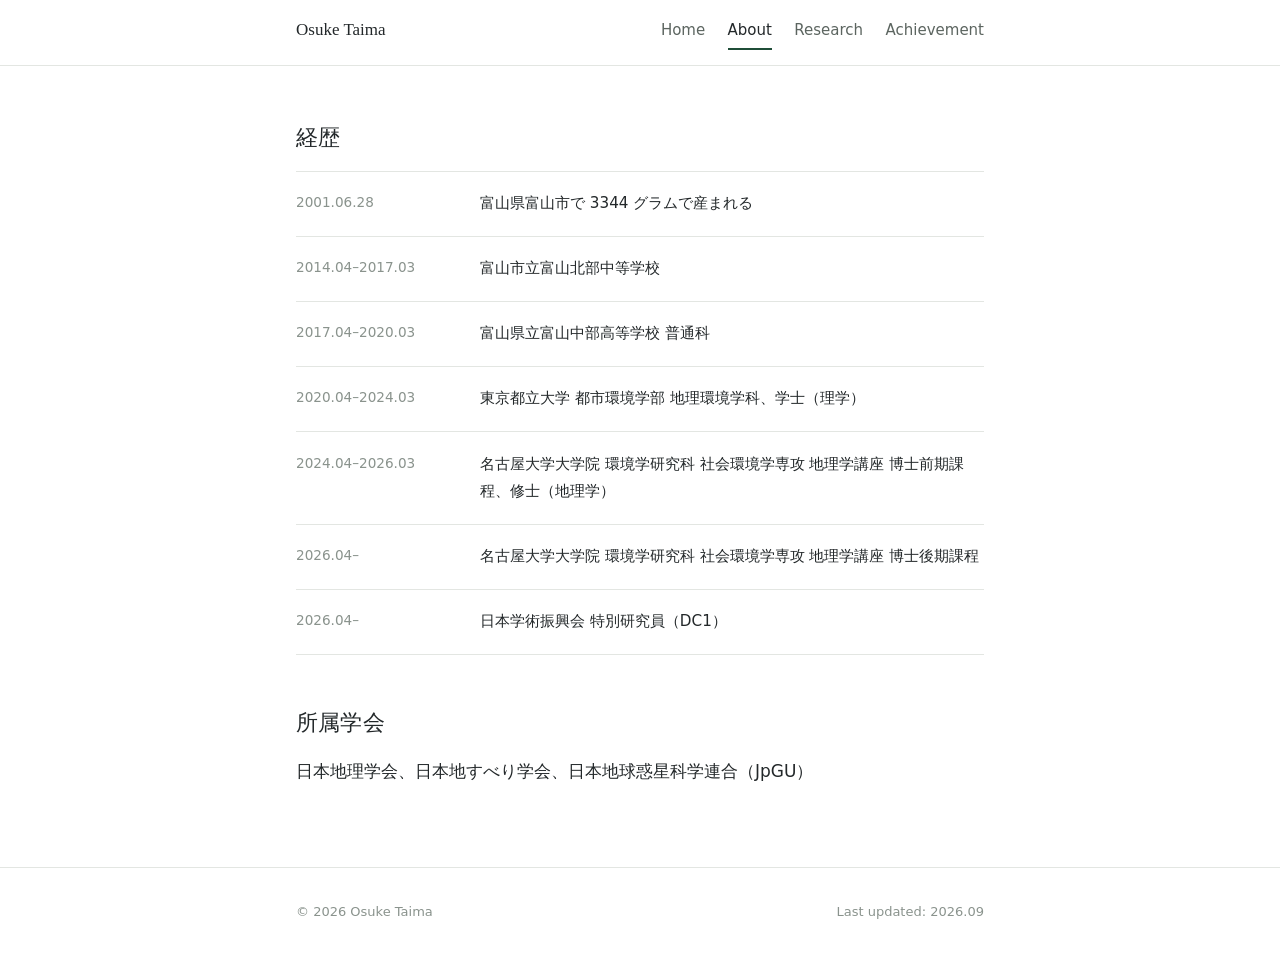
==== about.html @ b874a57a "Update about.html" ====
<!DOCTYPE html>
<html lang="ja">
<head>
<meta charset="UTF-8">
<meta name="viewport" content="width=device-width, initial-scale=1.0">

<title>About | 當麻央介</title>
<meta name="description" content="當麻央介の経歴と所属学会。東京都立大学 地理環境学科を経て、名古屋大学大学院環境学研究科 博士後期課程、日本学術振興会 特別研究員（DC1）。">

<meta property="og:type" content="website">
<meta property="og:title" content="About | 當麻央介">
<meta property="og:description" content="當麻央介の経歴と所属学会。">
<meta property="og:url" content="https://timetime0628.github.io/about.html">

<link rel="preconnect" href="https://fonts.googleapis.com">
<link rel="preconnect" href="https://fonts.gstatic.com" crossorigin>
<link href="<link href="https://fonts.googleapis.com/css2?family=Playfair+Display:wght@500;600&family=Noto+Serif+JP:wght@500&family=Source+Sans+3:wght@400;600&family=Noto+Sans+JP:wght@400;500&display=swap" rel="stylesheet">
<link rel="stylesheet" href="style.css">
</head>

<body>
<a class="skip-link" href="#main">本文へスキップ</a>

<header class="site-header">
  <div class="wrap">
    <a class="brand" href="index.html">Osuke Taima</a>
    <nav class="site-nav" aria-label="メインナビゲーション">
      <a href="index.html">Home</a>
      <a href="about.html" aria-current="page">About</a>
      <a href="research.html">Research</a>
      <a href="achievement.html">Achievement</a>
    </nav>
  </div>
</header>

<main id="main">
  <div class="wrap">

    <section>
      <h2>経歴</h2>
      <div class="ledger ledger--span">

        <div class="ledger-row">
          <div class="ledger-date">2001.06.28</div>
          <div class="ledger-body">富山県富山市で 3344 グラムで産まれる</div>
        </div>

        <div class="ledger-row">
          <div class="ledger-date">2014.04–2017.03</div>
          <div class="ledger-body">富山市立富山北部中等学校</div>
        </div>
        
        <div class="ledger-row">
          <div class="ledger-date">2017.04–2020.03</div>
          <div class="ledger-body">富山県立富山中部高等学校 普通科</div>
        </div>

        <div class="ledger-row">
          <div class="ledger-date">2020.04–2024.03</div>
          <div class="ledger-body">
            東京都立大学 都市環境学部 地理環境学科、学士（理学）
          </div>
        </div>

        <div class="ledger-row">
          <div class="ledger-date">2024.04–2026.03</div>
          <div class="ledger-body">
            名古屋大学大学院 環境学研究科 社会環境学専攻 地理学講座 博士前期課程、修士（地理学）
          </div>
        </div>

        <div class="ledger-row">
          <div class="ledger-date">2026.04–</div>
          <div class="ledger-body">
            名古屋大学大学院 環境学研究科 社会環境学専攻 地理学講座 博士後期課程
          </div>
        </div>

        <div class="ledger-row">
          <div class="ledger-date">2026.04–</div>
          <div class="ledger-body">
            日本学術振興会 特別研究員（DC1）
          </div>
        </div>

      </div>
    </section>

    <section>
      <h2>所属学会</h2>
      <p>日本地理学会、日本地すべり学会、日本地球惑星科学連合（JpGU）</p>
    </section>

  </div>
</main>

<footer class="site-footer">
  <div class="wrap">
    <span>© 2026 Osuke Taima</span>
    <span>Last updated: 2026.09</span>
  </div>
</footer>

</body>
</html>
---- style.css ----
/* =========================================================
   Osuke Taima — site styles
   Bootstrap は不要です。<link> を外してこのファイルだけ読んでください。
   ========================================================= */

/* ---------- 1. トークン ---------- */
:root {
  /* 欧文が先、和文が後。1行に英日が混ざっても字ごとに正しい書体が当たります */
  --font-display: 'Playfair Display', 'Noto Serif JP', Georgia, serif;
  --font-body: 'Source Sans 3', 'Noto Sans JP', system-ui, sans-serif;

  --bg: #ffffff;
  --bg-soft: #f6f7f5;
  --ink: #23282a;   /* 本文 */
  --ink-2: #5c6560; /* 補足・所属など */
  --ink-3: #8a938d; /* 日付・メタ */
  --rule: #e3e6e2;
  --rule-strong: #c8cec9;

  /* アクセント1色。ここを差し替えれば全体の印象が変わります */
  --accent: #1f4d38;       /* 深緑 */
  --accent-soft: #eef3ef;

  --measure: 46rem;  /* 本文カラムの幅 */
  --gutter: 1.5rem;
}

@media (prefers-color-scheme: dark) {
  :root {
    --bg: #141816;
    --bg-soft: #1c2220;
    --ink: #e6eae7;
    --ink-2: #a8b1ac;
    --ink-3: #7d867f;
    --rule: #2c3431;
    --rule-strong: #3d4643;
    --accent: #7fb79a;
    --accent-soft: #1e2b25;
  }
}

/* ---------- 2. ベース ---------- */
*, *::before, *::after { box-sizing: border-box; }

html { -webkit-text-size-adjust: 100%; }

body {
  margin: 0;
  background: var(--bg);
  color: var(--ink);
  font-family: var(--font-body);
  font-size: 1.0625rem;
  line-height: 1.85;   /* 和文は欧文より行間を広めに */
  font-feature-settings: 'palt' 1;  /* 和文の詰め */
  text-rendering: optimizeLegibility;
}

img { max-width: 100%; height: auto; display: block; }

a { color: var(--accent); text-decoration-thickness: 1px; text-underline-offset: 0.2em; }
a:hover { text-decoration-thickness: 2px; }

:focus-visible {
  outline: 2px solid var(--accent);
  outline-offset: 3px;
}

.skip-link {
  position: absolute; left: -9999px;
  background: var(--accent); color: #fff;
  padding: 0.6rem 1rem; z-index: 100;
}
.skip-link:focus { left: 1rem; top: 1rem; }

/* ---------- 3. 見出し ---------- */
h1, h2, h3 {
  font-family: var(--font-display);
  font-weight: 500;
  line-height: 1.4;
  margin: 0;
}

h2 {
  font-size: 1.4rem;
  letter-spacing: 0.01em;
  margin-bottom: 1.1rem;
}

h3 { font-size: 1.0625rem; font-family: var(--font-body); font-weight: 600; }

p { margin: 0 0 1.1rem; }
p:last-child { margin-bottom: 0; }

/* ---------- 4. レイアウト ---------- */
.wrap {
  max-width: var(--measure);
  margin-inline: auto;
  padding-inline: var(--gutter);
}

main { padding-block: 3.5rem 5rem; }

section + section { margin-top: 3.25rem; }

/* ---------- 5. ナビ ---------- */
.site-header {
  position: sticky; top: 0; z-index: 20;
  background: color-mix(in srgb, var(--bg) 88%, transparent);
  backdrop-filter: blur(8px);
  border-bottom: 1px solid var(--rule);
}

.site-header .wrap {
  display: flex;
  flex-wrap: wrap;
  align-items: baseline;
  gap: 0.5rem 2rem;
  padding-block: 0.9rem;
}

.brand {
  font-family: var(--font-display);
  font-size: 1.0625rem;
  color: var(--ink);
  text-decoration: none;
  margin-right: auto;
}

.site-nav { display: flex; gap: 1.4rem; }

.site-nav a {
  color: var(--ink-2);
  text-decoration: none;
  font-size: 0.9375rem;
  padding-bottom: 0.2rem;
  border-bottom: 2px solid transparent;
}
.site-nav a:hover { color: var(--ink); }
.site-nav a[aria-current='page'] {
  color: var(--ink);
  border-bottom-color: var(--accent);
}

/* ---------- 6. ヒーロー ---------- */
.hero { display: grid; gap: 1.75rem; }

@media (min-width: 40rem) {
  .hero {
    grid-template-columns: 8.5rem 1fr;
    gap: 2rem;
    align-items: start;
  }
}

.hero-photo { border-radius: 2px; }

.hero h1 {
  font-size: clamp(2rem, 5.5vw, 2.75rem);
  letter-spacing: -0.005em;
  margin-bottom: 0.25rem;
}

.hero-name-ja {
  font-family: var(--font-display);
  font-size: 1.05rem;
  letter-spacing: 0.1em;
  color: var(--ink-2);
  margin-bottom: 1rem;
}

.hero-role {
  color: var(--ink-2);
  font-size: 0.95rem;
  line-height: 1.7;
  margin-bottom: 1.25rem;
}

.hero-bio { margin-bottom: 1.5rem; }

/* 所属・連絡先 */
.facts { margin: 0 0 1.5rem; display: grid; gap: 0.4rem 1.25rem; }
@media (min-width: 30rem) {
  .facts { grid-template-columns: 5rem 1fr; }
}
.facts dt { color: var(--ink-3); font-size: 0.85rem; line-height: 1.9; }
.facts dd { margin: 0; font-size: 0.95rem; }

/* 外部リンク列 */
.links { display: flex; flex-wrap: wrap; gap: 0.5rem; padding: 0; margin: 0; list-style: none; }
.links a {
  display: inline-block;
  font-size: 0.8125rem;
  line-height: 1.6;
  padding: 0.25rem 0.7rem;
  border: 1px solid var(--rule-strong);
  border-radius: 2px;
  color: var(--ink-2);
  text-decoration: none;
}
.links a:hover { border-color: var(--accent); color: var(--accent); }

/* ---------- 7. 台帳グリッド（News・業績で共用） ----------
   左に日付／年、右に本文。このサイトの背骨です。 */
.ledger { border-top: 1px solid var(--rule); }

.ledger-row {
  display: grid;
  gap: 0.15rem 1.5rem;
  padding: 1.15rem 0;
  border-bottom: 1px solid var(--rule);
}

@media (min-width: 34rem) {
  .ledger-row { grid-template-columns: 6.5rem 1fr; }
}

.ledger-date {
  color: var(--ink-3);
  font-size: 0.85rem;
  line-height: 1.9;
  font-variant-numeric: tabular-nums;
  letter-spacing: 0.02em;
}

.ledger-body { font-size: 0.95rem; line-height: 1.8; }
.ledger-body > *:last-child { margin-bottom: 0; }

/* 業績1件 */
.pub-title {
  font-family: var(--font-body);
  font-size: 0.9875rem;
  font-weight: 600;
  line-height: 1.65;
  margin-bottom: 0.3rem;
}
.pub-authors { color: var(--ink-2); font-size: 0.9rem; margin-bottom: 0.15rem; }
.pub-venue { color: var(--ink-2); font-size: 0.9rem; margin-bottom: 0.5rem; }
.me { text-decoration: underline; text-underline-offset: 0.2em; text-decoration-thickness: 1px; }

/* DOI / arXiv などのバッジ */
.tags { display: flex; flex-wrap: wrap; gap: 0.4rem; padding: 0; margin: 0; list-style: none; }
.tag {
  display: inline-block;
  font-size: 0.75rem;
  line-height: 1.7;
  padding: 0.1rem 0.55rem;
  border: 1px solid var(--rule-strong);
  border-radius: 2px;
  color: var(--ink-2);
  text-decoration: none;
}
a.tag:hover { border-color: var(--accent); color: var(--accent); }

/* 発表種別など、右端に小さく置くラベル */
.kind { color: var(--ink-3); font-size: 0.8rem; }

/* ---------- 8. セクション見出し行 ---------- */
.section-head {
  display: flex;
  align-items: baseline;
  justify-content: space-between;
  gap: 1rem;
  margin-bottom: 1.1rem;
}
.section-head h2 { margin-bottom: 0; }
.section-head a { font-size: 0.875rem; }

/* ---------- 9. 箇条書き ---------- */
.plain-list { padding-left: 1.15rem; margin: 0 0 1.1rem; }
.plain-list li { margin-bottom: 0.5rem; }
.plain-list li:last-child { margin-bottom: 0; }

/* ---------- 10. フッター ---------- */
.site-footer {
  border-top: 1px solid var(--rule);
  padding-block: 2rem 3rem;
  color: var(--ink-3);
  font-size: 0.8125rem;
}
.site-footer .wrap { display: flex; flex-wrap: wrap; gap: 0.75rem 1.5rem; justify-content: space-between; }

/* ---------- 11. モーション ---------- */
@media (prefers-reduced-motion: reduce) {
  *, *::before, *::after { animation: none !important; transition: none !important; }
}

/* 年表など、左カラムに期間が入る場合 */
@media (min-width: 34rem) {
  .ledger--span .ledger-row { grid-template-columns: 10rem 1fr; }
}
.ledger--span .ledger-date { letter-spacing: 0; }

/* 研究テーマのブロック */
.theme { padding-block: 1.5rem; border-top: 1px solid var(--rule); }
.theme:last-child { border-bottom: 1px solid var(--rule); }
.theme h3 {
  font-family: var(--font-display);
  font-size: 1.125rem;
  font-weight: 500;
  margin-bottom: 0.5rem;
}
.theme p { font-size: 0.95rem; margin-bottom: 0; }

/* 図 */
figure { margin: 1.75rem 0; }
figcaption { color: var(--ink-3); font-size: 0.8125rem; line-height: 1.7; margin-top: 0.5rem; }
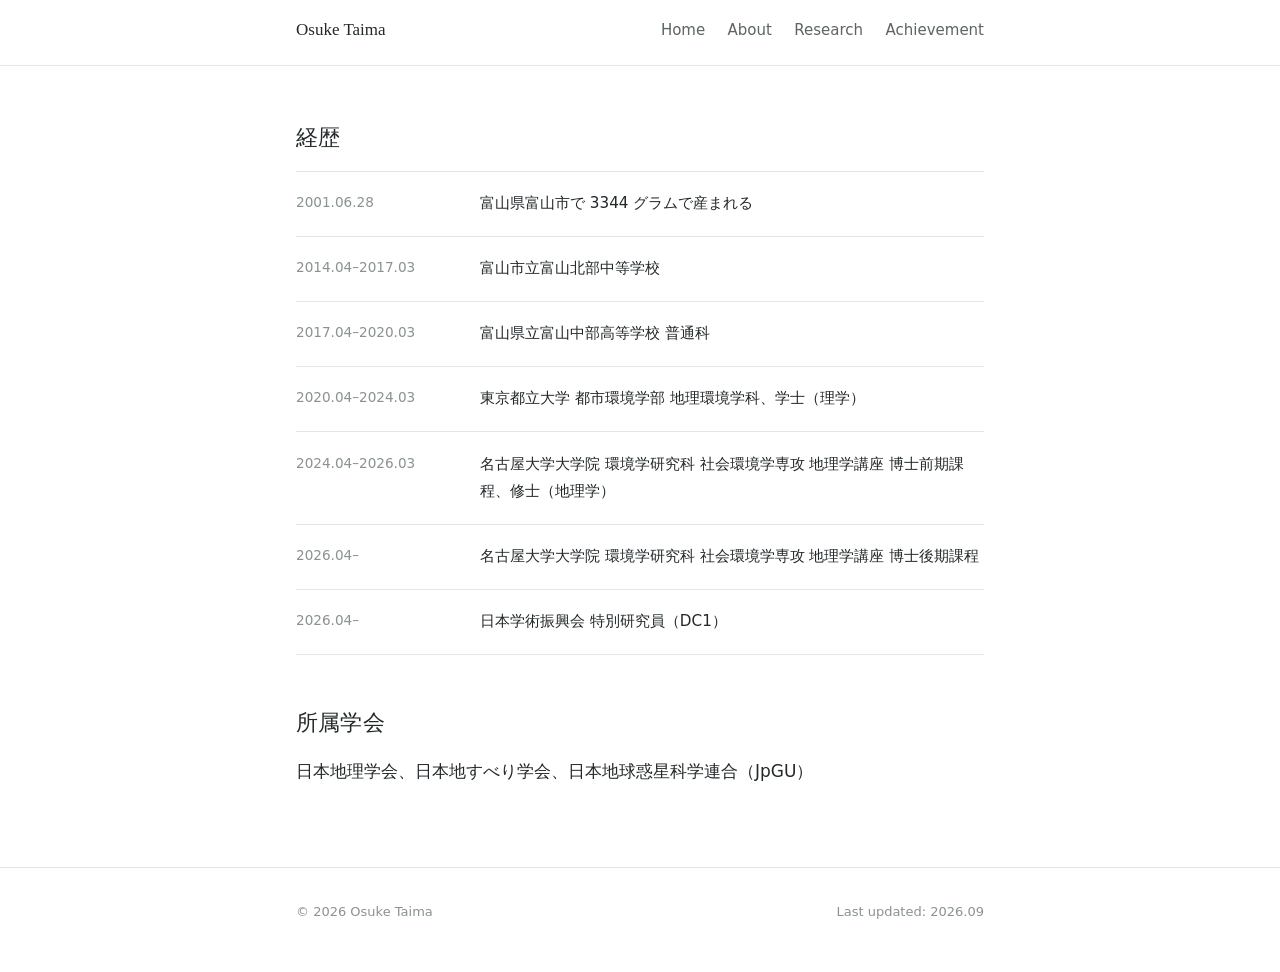
==== commit 72a1a303: "Update about.html" ====
--- a/about.html
+++ b/about.html
@@ -26,7 +26,7 @@
     <a class="brand" href="index.html">Osuke Taima</a>
     <nav class="site-nav" aria-label="メインナビゲーション">
       <a href="index.html">Home</a>
-      <a href="about.html" aria-current="page">About</a>
+      <a href="about.html">About</a>
       <a href="research.html">Research</a>
       <a href="achievement.html">Achievement</a>
     </nav>
--- a/style.css
+++ b/style.css
@@ -136,10 +136,6 @@
   border-bottom: 2px solid transparent;
 }
 .site-nav a:hover { color: var(--ink); }
-.site-nav a[aria-current='page'] {
-  color: var(--ink);
-  border-bottom-color: var(--accent);
-}
 
 /* ---------- 6. ヒーロー ---------- */
 .hero { display: grid; gap: 1.75rem; }
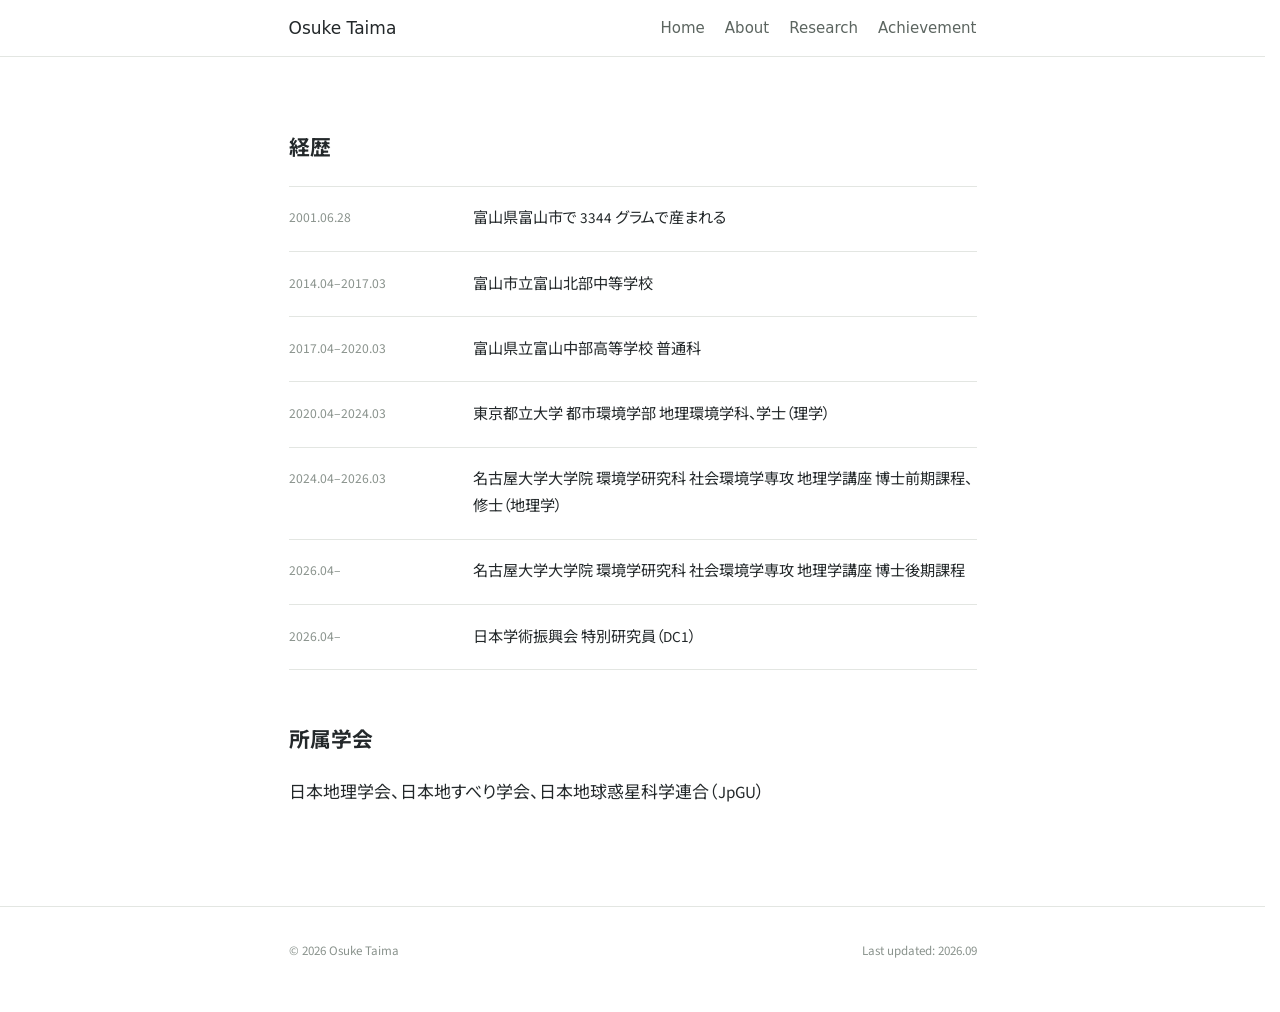
==== commit f77fa1e8: "Update about.html" ====
--- a/about.html
+++ b/about.html
@@ -14,7 +14,7 @@
 
 <link rel="preconnect" href="https://fonts.googleapis.com">
 <link rel="preconnect" href="https://fonts.gstatic.com" crossorigin>
-<link href="<link href="https://fonts.googleapis.com/css2?family=Playfair+Display:wght@500;600&family=Noto+Serif+JP:wght@500&family=Source+Sans+3:wght@400;600&family=Noto+Sans+JP:wght@400;500&display=swap" rel="stylesheet">
+<link href="https://fonts.googleapis.com/css2?family=Source+Sans+3:wght@400;600;700&family=Noto+Sans+JP:wght@400;500;700&display=swap" rel="stylesheet">
 <link rel="stylesheet" href="style.css">
 </head>
 
--- a/style.css
+++ b/style.css
@@ -6,7 +6,7 @@
 /* ---------- 1. トークン ---------- */
 :root {
   /* 欧文が先、和文が後。1行に英日が混ざっても字ごとに正しい書体が当たります */
-  --font-display: 'Playfair Display', 'Noto Serif JP', Georgia, serif;
+  --font-display: 'Source Sans 3', 'Noto Sans JP',  system-ui, sans-serif;
   --font-body: 'Source Sans 3', 'Noto Sans JP', system-ui, sans-serif;
 
   --bg: #ffffff;
@@ -73,23 +73,17 @@
 .skip-link:focus { left: 1rem; top: 1rem; }
 
 /* ---------- 3. 見出し ---------- */
-h1, h2, h3 {
-  font-family: var(--font-display);
-  font-weight: 500;
-  line-height: 1.4;
-  margin: 0;
-}
-
-h2 {
-  font-size: 1.4rem;
-  letter-spacing: 0.01em;
-  margin-bottom: 1.1rem;
-}
-
-h3 { font-size: 1.0625rem; font-family: var(--font-body); font-weight: 600; }
-
-p { margin: 0 0 1.1rem; }
-p:last-child { margin-bottom: 0; }
+h1, h2, h3 { font-weight: 700; letter-spacing: 0.01em; }
+
+h2 { font-size: 1.3rem; }
+
+.hero h1 { font-size: clamp(1.9rem, 5vw, 2.4rem); letter-spacing: 0; }
+
+.hero-name-ja { font-family: var(--font-body); font-weight: 500; }
+
+.theme h3 { font-family: var(--font-body); font-weight: 700; font-size: 1.0625rem; }
+
+.pub-title { font-weight: 700; }
 
 /* ---------- 4. レイアウト ---------- */
 .wrap {
@@ -103,39 +97,55 @@
 section + section { margin-top: 3.25rem; }
 
 /* ---------- 5. ナビ ---------- */
+html { scrollbar-gutter: stable; }
+
 .site-header {
   position: sticky; top: 0; z-index: 20;
-  background: color-mix(in srgb, var(--bg) 88%, transparent);
-  backdrop-filter: blur(8px);
+  background: var(--bg);
   border-bottom: 1px solid var(--rule);
 }
 
 .site-header .wrap {
   display: flex;
-  flex-wrap: wrap;
-  align-items: baseline;
-  gap: 0.5rem 2rem;
-  padding-block: 0.9rem;
+  align-items: center;
+  justify-content: space-between;
+  gap: 2rem;
+  height: 56px;
+  padding-block: 0;
 }
 
 .brand {
-  font-family: var(--font-display);
-  font-size: 1.0625rem;
+  font-family: system-ui, sans-serif;
+  font-size: 17px;
+  line-height: 1;
   color: var(--ink);
   text-decoration: none;
-  margin-right: auto;
-}
-
-.site-nav { display: flex; gap: 1.4rem; }
+  white-space: nowrap;
+}
+
+.site-nav { display: flex; gap: 20px; }
 
 .site-nav a {
+  font-family: system-ui, sans-serif;
+  font-size: 15px;
+  line-height: 1;
   color: var(--ink-2);
   text-decoration: none;
-  font-size: 0.9375rem;
-  padding-bottom: 0.2rem;
-  border-bottom: 2px solid transparent;
+  white-space: nowrap;
 }
 .site-nav a:hover { color: var(--ink); }
+
+@media (max-width: 30rem) {
+  .site-header .wrap {
+    flex-direction: column;
+    align-items: flex-start;
+    justify-content: center;
+    height: 84px;
+    gap: 8px;
+  }
+  .site-nav { gap: 16px; }
+  .site-nav a { font-size: 14px; }
+}
 
 /* ---------- 6. ヒーロー ---------- */
 .hero { display: grid; gap: 1.75rem; }
@@ -300,3 +310,5 @@
 /* 図 */
 figure { margin: 1.75rem 0; }
 figcaption { color: var(--ink-3); font-size: 0.8125rem; line-height: 1.7; margin-top: 0.5rem; }
+
+html { scrollbar-gutter: stable; }
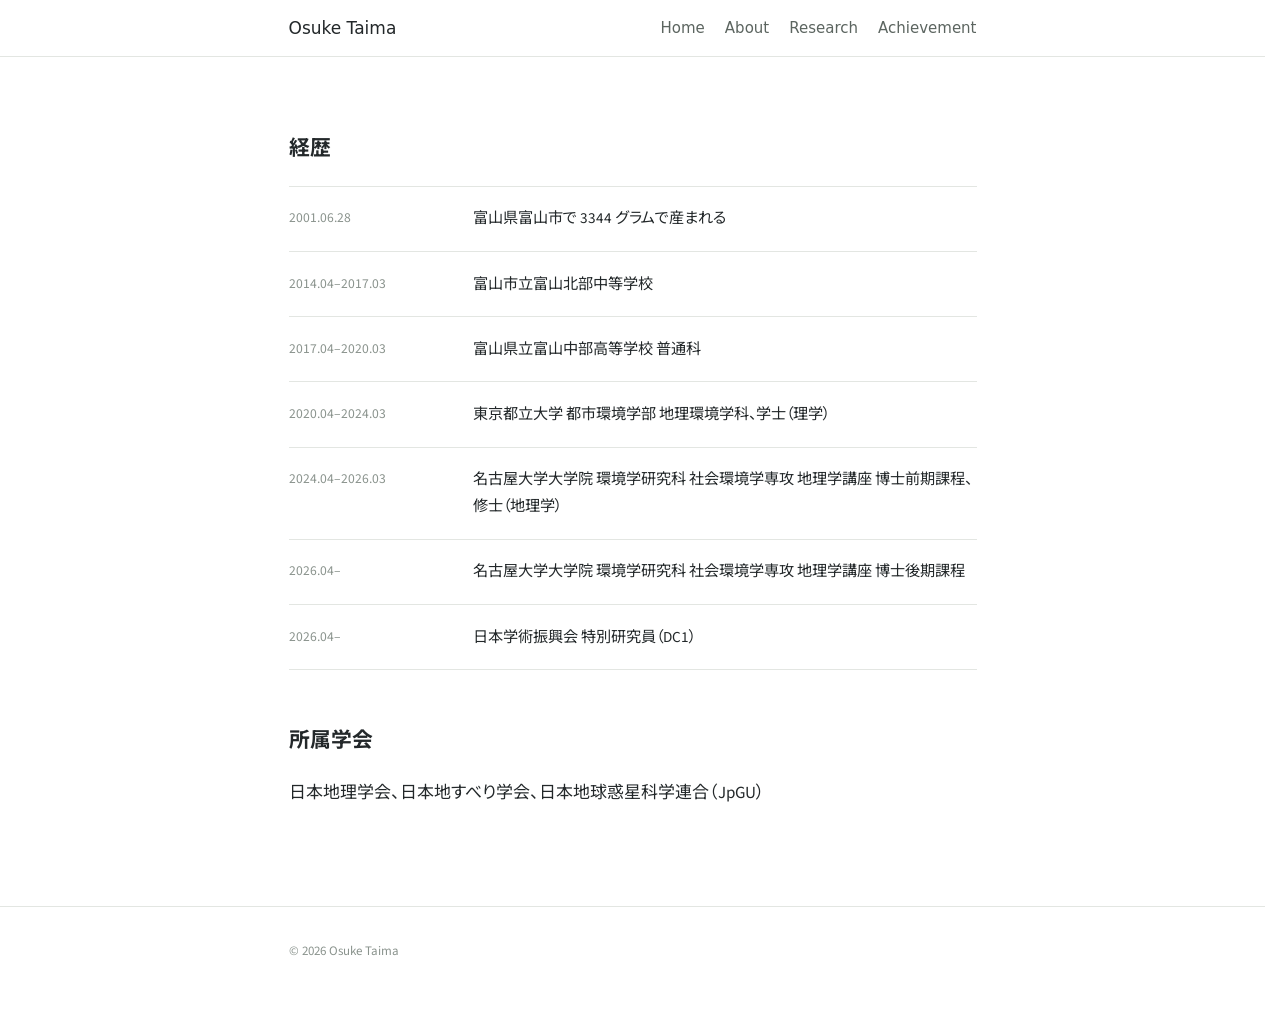
==== commit c94b6b9b: "Update about.html" ====
--- a/about.html
+++ b/about.html
@@ -97,7 +97,6 @@
 <footer class="site-footer">
   <div class="wrap">
     <span>© 2026 Osuke Taima</span>
-    <span>Last updated: 2026.09</span>
   </div>
 </footer>
 
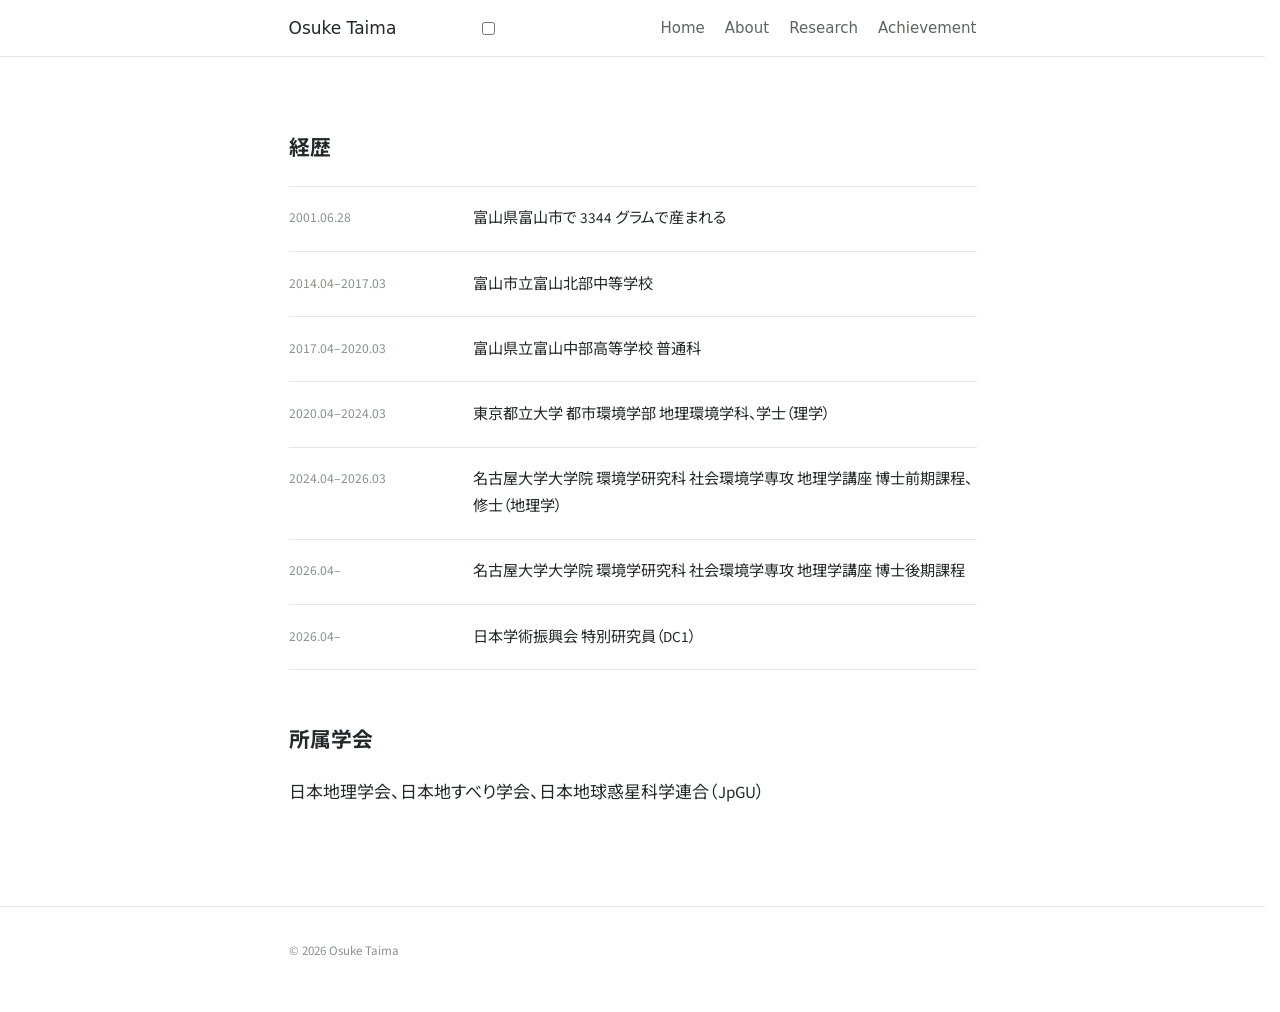
==== commit 2d1dac06: "Update about.html" ====
--- a/about.html
+++ b/about.html
@@ -24,6 +24,10 @@
 <header class="site-header">
   <div class="wrap">
     <a class="brand" href="index.html">Osuke Taima</a>
+    <input type="checkbox" id="nav-toggle" class="nav-toggle">
+    <label for="nav-toggle" class="nav-button" aria-label="メニューを開く">
+      <span></span><span></span><span></span>
+    </label>
     <nav class="site-nav" aria-label="メインナビゲーション">
       <a href="index.html">Home</a>
       <a href="about.html">About</a>
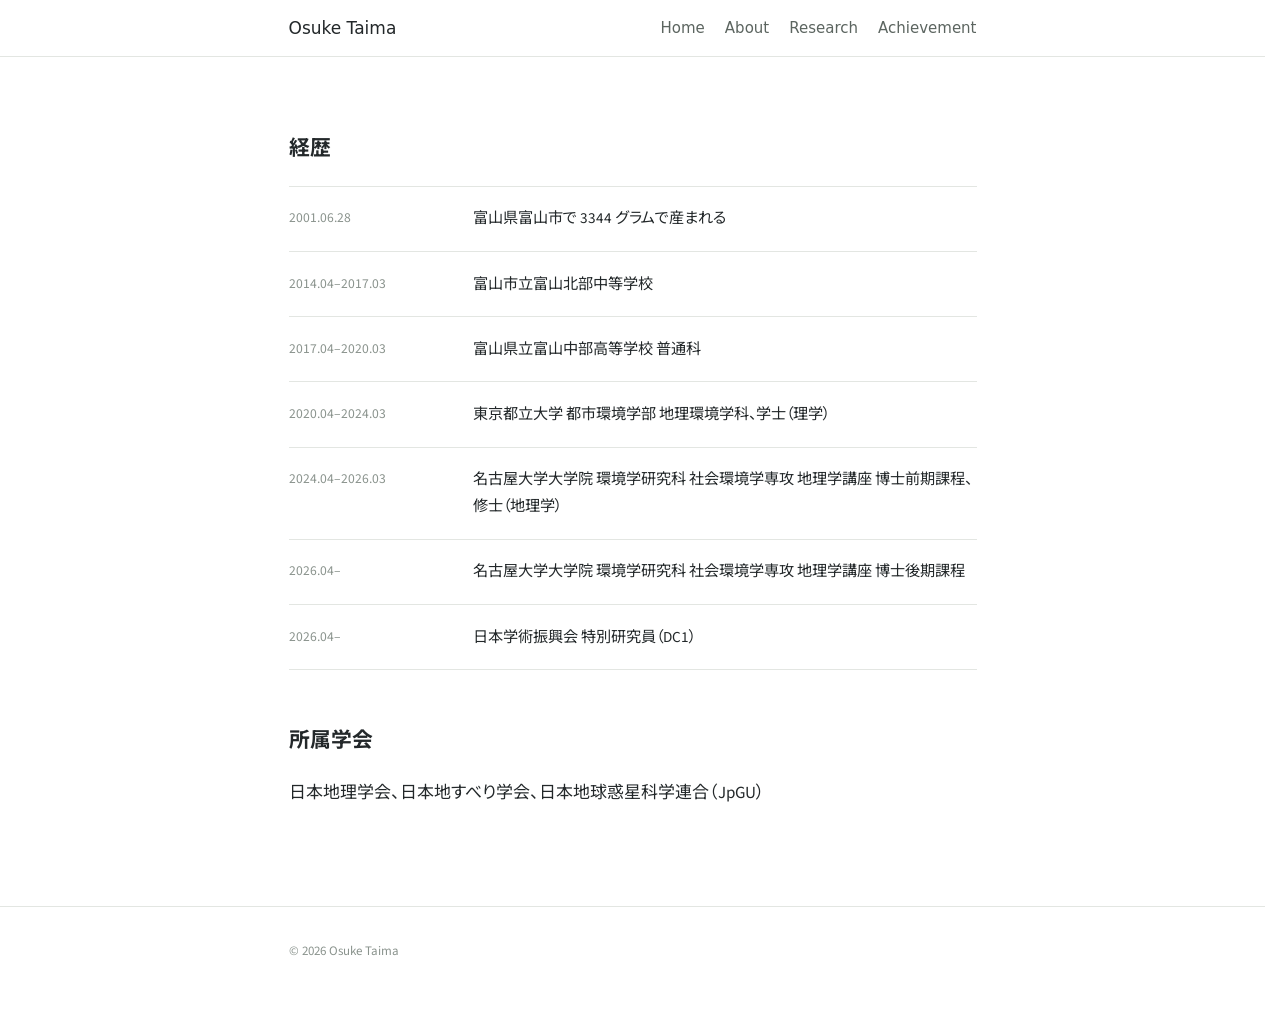
==== commit 8017e4ae: "Update about.html" ====
--- a/about.html
+++ b/about.html
@@ -24,11 +24,11 @@
 <header class="site-header">
   <div class="wrap">
     <a class="brand" href="index.html">Osuke Taima</a>
-    <input type="checkbox" id="nav-toggle" class="nav-toggle">
-    <label for="nav-toggle" class="nav-button" aria-label="メニューを開く">
+    <button class="nav-button" type="button"
+            aria-controls="site-nav" aria-expanded="false" aria-label="メニュー">
       <span></span><span></span><span></span>
-    </label>
-    <nav class="site-nav" aria-label="メインナビゲーション">
+    </button>
+    <nav class="site-nav" id="site-nav" aria-label="メインナビゲーション">
       <a href="index.html">Home</a>
       <a href="about.html">About</a>
       <a href="research.html">Research</a>
--- a/style.css
+++ b/style.css
@@ -135,16 +135,55 @@
 }
 .site-nav a:hover { color: var(--ink); }
 
-@media (max-width: 30rem) {
-  .site-header .wrap {
+/* ボタンはPCでは隠す */
+.nav-toggle { display: none; }
+.nav-button { display: none; }
+
+/* ---- スマホ ---- */
+@media (max-width: 40rem) {
+  .nav-button {
+    display: flex;
     flex-direction: column;
-    align-items: flex-start;
     justify-content: center;
-    height: 84px;
-    gap: 8px;
-  }
-  .site-nav { gap: 16px; }
-  .site-nav a { font-size: 14px; }
+    gap: 5px;
+    width: 44px;
+    height: 44px;
+    padding: 0 10px;
+    cursor: pointer;
+    margin-right: -10px;
+  }
+  .nav-button span {
+    display: block;
+    height: 2px;
+    background: var(--ink);
+    border-radius: 1px;
+  }
+
+  .site-nav {
+    display: none;
+    position: absolute;
+    top: 56px;
+    left: 0;
+    right: 0;
+    flex-direction: column;
+    gap: 0;
+    background: var(--bg);
+    border-bottom: 1px solid var(--rule);
+  }
+
+  .nav-toggle:checked ~ .site-nav { display: flex; }
+
+  .site-nav a {
+    padding: 14px var(--gutter);
+    border-top: 1px solid var(--rule);
+    font-size: 16px;
+    line-height: 1.4;
+  }
+
+  .nav-toggle:focus-visible ~ .nav-button {
+    outline: 2px solid var(--accent);
+    outline-offset: 2px;
+  }
 }
 
 /* ---------- 6. ヒーロー ---------- */
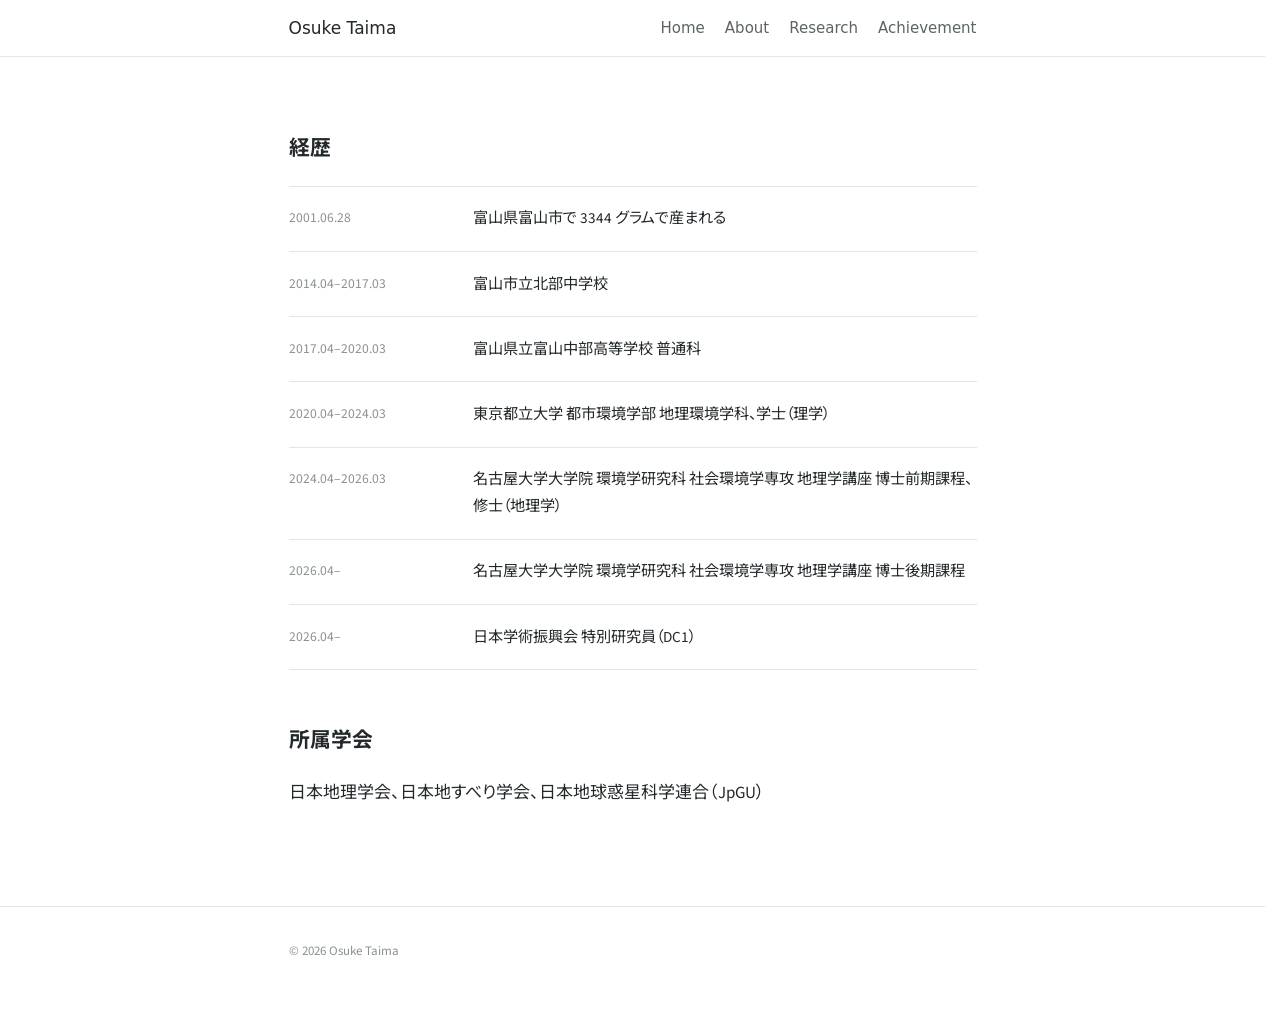
==== commit b10a0de0: "Update about.html" ====
--- a/about.html
+++ b/about.html
@@ -51,7 +51,7 @@
 
         <div class="ledger-row">
           <div class="ledger-date">2014.04–2017.03</div>
-          <div class="ledger-body">富山市立富山北部中等学校</div>
+          <div class="ledger-body">富山市立北部中学校</div>
         </div>
         
         <div class="ledger-row">
@@ -103,6 +103,30 @@
     <span>© 2026 Osuke Taima</span>
   </div>
 </footer>
+  <script>
+(function () {
+  var btn = document.querySelector('.nav-button');
+  var nav = document.getElementById('site-nav');
 
+  btn.addEventListener('click', function () {
+    var open = nav.classList.toggle('is-open');
+    btn.setAttribute('aria-expanded', open);
+  });
+
+  document.addEventListener('click', function (e) {
+    if (!e.target.closest('.site-header')) {
+      nav.classList.remove('is-open');
+      btn.setAttribute('aria-expanded', 'false');
+    }
+  });
+
+  document.addEventListener('keydown', function (e) {
+    if (e.key === 'Escape') {
+      nav.classList.remove('is-open');
+      btn.setAttribute('aria-expanded', 'false');
+    }
+  });
+})();
+</script>
 </body>
 </html>
--- a/style.css
+++ b/style.css
@@ -135,9 +135,12 @@
 }
 .site-nav a:hover { color: var(--ink); }
 
-/* ボタンはPCでは隠す */
-.nav-toggle { display: none; }
-.nav-button { display: none; }
+.nav-button {
+  display: none;
+  background: none;
+  border: 0;
+  padding: 0 10px;
+}
 
 /* ---- スマホ ---- */
 @media (max-width: 40rem) {
@@ -148,7 +151,6 @@
     gap: 5px;
     width: 44px;
     height: 44px;
-    padding: 0 10px;
     cursor: pointer;
     margin-right: -10px;
   }
@@ -162,27 +164,19 @@
   .site-nav {
     display: none;
     position: absolute;
-    top: 56px;
-    left: 0;
-    right: 0;
+    top: 56px; left: 0; right: 0;
     flex-direction: column;
     gap: 0;
     background: var(--bg);
     border-bottom: 1px solid var(--rule);
   }
-
-  .nav-toggle:checked ~ .site-nav { display: flex; }
+  .site-nav.is-open { display: flex; }
 
   .site-nav a {
     padding: 14px var(--gutter);
     border-top: 1px solid var(--rule);
     font-size: 16px;
     line-height: 1.4;
-  }
-
-  .nav-toggle:focus-visible ~ .nav-button {
-    outline: 2px solid var(--accent);
-    outline-offset: 2px;
   }
 }
 
